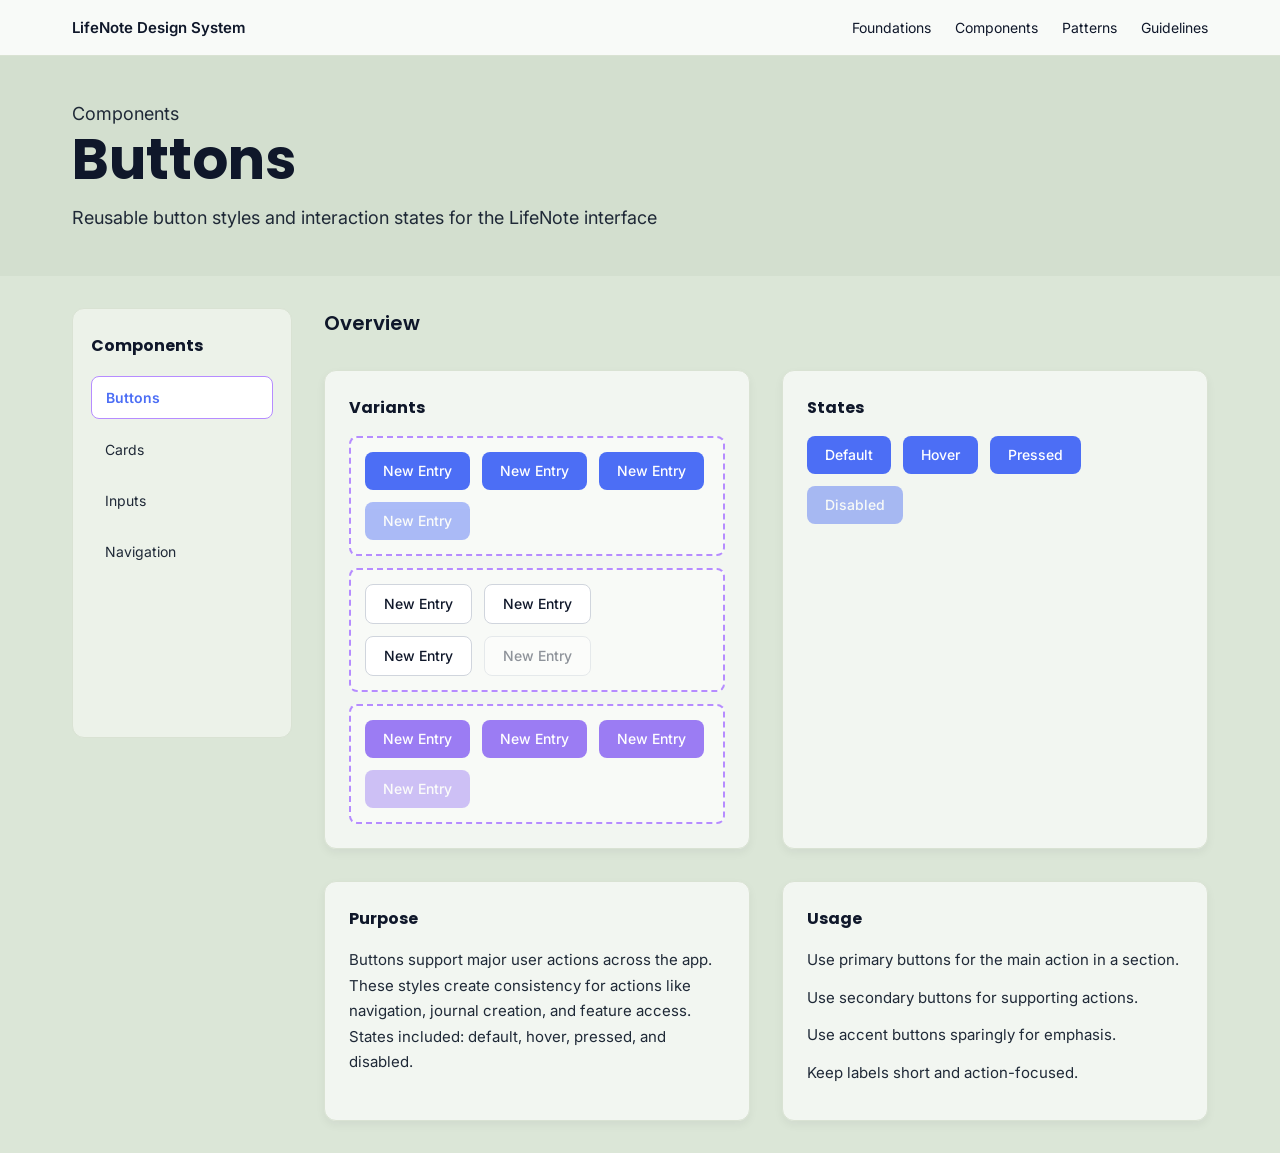
==== buttons.html @ e41692b9 "Add files via upload" ====
<!doctype html>
<html lang="en">
  <head>
    <meta charset="UTF-8" />
    <meta name="viewport" content="width=device-width, initial-scale=1.0" />
    <title>LifeNote Design System | Buttons</title>
    <link rel="preconnect" href="https://fonts.googleapis.com" />
    <link rel="preconnect" href="https://fonts.gstatic.com" crossorigin />
    <link
      href="https://fonts.googleapis.com/css2?family=Inter:wght@400;500;600&family=Poppins:wght@600;700&display=swap"
      rel="stylesheet"
    />
    <link rel="stylesheet" href="styles.css" />
  </head>
  <body>
    <header class="top-nav">
      <div class="nav-container">
        <div class="logo">
          <a href="index.html">LifeNote Design System</a>
        </div>

        <nav class="main-nav">
          <a href="index.html#foundations">Foundations</a>
          <a href="index.html#components">Components</a>
          <a href="index.html#patterns">Patterns</a>
          <a href="index.html#guidelines">Guidelines</a>
        </nav>
      </div>
    </header>

    <main>
      <section class="hero hero-small">
        <div class="hero-content">
          <p class="eyebrow">Components</p>
          <h1>Buttons</h1>
          <p>
            Reusable button styles and interaction states for the LifeNote
            interface
          </p>
        </div>
      </section>

      <section class="content-section">
        <div class="page-width button-layout">
          <aside class="sidebar">
            <h3>Components</h3>
            <a class="active-link" href="buttons.html">Buttons</a>
            <a href="#">Cards</a>
            <a href="#">Inputs</a>
            <a href="#">Navigation</a>
          </aside>

          <section class="main-content">
            <h2>Overview</h2>

            <div class="button-grid">
              <div class="content-card">
                <h3>Variants</h3>

                <div class="btn-outline-group">
                  <div class="button-demo-row">
                    <button class="btn btn-primary">New Entry</button>
                    <button class="btn btn-primary">New Entry</button>
                    <button class="btn btn-primary">New Entry</button>
                    <button class="btn btn-primary" disabled>New Entry</button>
                  </div>
                </div>

                <div class="btn-outline-group">
                  <div class="button-demo-row">
                    <button class="btn btn-secondary">New Entry</button>
                    <button class="btn btn-secondary">New Entry</button>
                    <button class="btn btn-secondary">New Entry</button>
                    <button class="btn btn-secondary" disabled>
                      New Entry
                    </button>
                  </div>
                </div>

                <div class="btn-outline-group">
                  <div class="button-demo-row">
                    <button class="btn btn-accent">New Entry</button>
                    <button class="btn btn-accent">New Entry</button>
                    <button class="btn btn-accent">New Entry</button>
                    <button class="btn btn-accent" disabled>New Entry</button>
                  </div>
                </div>
              </div>

              <div class="content-card">
                <h3>States</h3>
                <div class="button-demo-row">
                  <button class="btn btn-primary">Default</button>
                  <button class="btn btn-primary">Hover</button>
                  <button class="btn btn-primary">Pressed</button>
                  <button class="btn btn-primary" disabled>Disabled</button>
                </div>
              </div>

              <div class="content-card">
                <h3>Purpose</h3>
                <p>
                  Buttons support major user actions across the app. These
                  styles create consistency for actions like navigation, journal
                  creation, and feature access. States included: default, hover,
                  pressed, and disabled.
                </p>
              </div>

              <div class="content-card tall-card">
                <h3>Usage</h3>
                <p>Use primary buttons for the main action in a section.</p>
                <p>Use secondary buttons for supporting actions.</p>
                <p>Use accent buttons sparingly for emphasis.</p>
                <p>Keep labels short and action-focused.</p>
              </div>
                </div>
              </div>
            </div>
          </section>
        </div>
      </section>
    </main>
  </body>
</html>
---- styles.css ----
:root {
  --bg-page: #dbe6d7;
  --bg-nav: #f8faf8;
  --bg-hero: #d3dfcf;
  --bg-card: #ffffff;
  --bg-card-soft: #f4f6f3;
  --bg-sidebar: #edf2ea;
  --bg-footer: #d3dfcf;

  --text-main: #0f172a;
  --text-body: #1f2937;
  --text-muted: #667085;

  --border: #d9e2d3;
  --border-accent: #b68cff;

  --primary: #4c6ef5;
  --primary-hover: #3b5bdb;
  --accent: #9b7cf3;
  --accent-soft: #efe7ff;

  --surface: #ffffff;
  --surface-muted: #f7f8f7;

  --font-heading: "Poppins", sans-serif;
  --font-body: "Inter", sans-serif;

  --radius-sm: 8px;
  --radius-md: 12px;
  --radius-lg: 16px;

  --shadow-sm: 0 4px 10px rgba(15, 23, 42, 0.05);
  --shadow-md: 0 10px 24px rgba(15, 23, 42, 0.08);

  --space-1: 8px;
  --space-2: 12px;
  --space-3: 16px;
  --space-4: 24px;
  --space-5: 32px;
  --space-6: 40px;
  --space-7: 48px;
  --space-8: 64px;
}

* {
  box-sizing: border-box;
}

html {
  scroll-behavior: smooth;
}

body {
  margin: 0;
  background: var(--bg-page);
  color: var(--text-body);
  font-family: var(--font-body);
}

a {
  text-decoration: none;
  color: inherit;
}

p {
  font-size: 15px;
  line-height: 1.7;
  color: var(--text-body);
}

.top-nav {
  background: var(--bg-nav);
  border-bottom: 1px solid var(--border);
}

.nav-container {
  max-width: 1200px;
  margin: 0 auto;
  padding: 18px 32px;
  display: flex;
  justify-content: space-between;
  align-items: center;
  gap: 24px;
}

.logo {
  font-size: 15px;
  font-weight: 600;
  color: var(--text-main);
}

.main-nav {
  display: flex;
  gap: 24px;
  flex-wrap: wrap;
}

.main-nav a {
  font-size: 14px;
  color: var(--text-main);
  transition: 0.2s ease;
}

.main-nav a:hover {
  color: var(--primary);
}

.hero {
  background: var(--bg-hero);
  min-height: 260px;
  display: flex;
  align-items: center;
  padding: 40px 0;
}

.hero-small {
  min-height: 220px;
}

.hero-content {
  max-width: 1200px;
  width: 100%;
  margin: 0 auto;
  padding: 0 32px;
}

.eyebrow {
  margin: 0 0 8px;
  font-size: 13px;
  color: var(--text-muted);
}

.hero h1 {
  margin: 0 0 12px;
  font-family: var(--font-heading);
  font-size: 56px;
  line-height: 1.1;
  font-weight: 700;
  color: var(--text-main);
}

.hero p {
  margin: 0;
  font-size: 18px;
  color: var(--text-body);
}

.content-section {
  padding: 32px 0;
}

.page-width {
  max-width: 1200px;
  margin: 0 auto;
  padding: 0 32px;
}

.section-label {
  margin: 0 0 20px;
  font-size: 14px;
  color: var(--text-body);
}

h2 {
  margin: 0 0 24px;
  font-family: var(--font-heading);
  font-size: 20px;
  font-weight: 600;
  color: var(--text-main);
}

.card-grid {
  display: grid;
  gap: 32px;
}

.four-col {
  grid-template-columns: repeat(4, 1fr);
}

.three-col {
  grid-template-columns: repeat(3, 1fr);
}

.wire-card {
  background: rgba(255, 255, 255, 0.55);
  border: 1px solid var(--border);
  min-height: 80px;
  border-radius: var(--radius-md);
  display: flex;
  justify-content: center;
  align-items: center;
  font-size: 15px;
  color: var(--text-main);
  box-shadow: var(--shadow-sm);
  transition: 0.2s ease;
}

.wire-card:hover {
  transform: translateY(-2px);
  background: var(--surface);
  border-color: var(--primary);
}

.site-footer {
  background: var(--bg-footer);
  text-align: center;
  padding: 18px 20px;
  margin-top: 32px;
  font-size: 14px;
  font-weight: 600;
  color: var(--text-main);
}

/* Buttons page layout */
.button-layout {
  display: grid;
  grid-template-columns: 220px 1fr;
  gap: 32px;
  align-items: start;
}

.sidebar {
  background: rgba(255, 255, 255, 0.45);
  border: 1px solid var(--border);
  border-radius: var(--radius-md);
  min-height: 430px;
  padding: 24px 18px;
}

.sidebar h3 {
  margin: 0 0 18px;
  font-family: var(--font-heading);
  font-size: 16px;
  color: var(--text-main);
}

.sidebar a {
  display: block;
  padding: 12px 14px;
  margin-bottom: 10px;
  font-size: 14px;
  border-radius: var(--radius-sm);
  color: var(--text-body);
  transition: 0.2s ease;
}

.sidebar a:hover {
  background: var(--surface);
}

.sidebar .active-link {
  background: var(--surface);
  border: 1px solid var(--border-accent);
  color: var(--primary);
  font-weight: 600;
}

.main-content h2 {
  margin-bottom: 32px;
}

.button-grid {
  display: grid;
  grid-template-columns: 1fr 1fr;
  gap: 32px;
}

.content-card {
  background: rgba(255, 255, 255, 0.65);
  border: 1px solid var(--border);
  border-radius: var(--radius-md);
  padding: 24px;
  box-shadow: var(--shadow-sm);
}

.content-card h3 {
  margin: 0 0 16px;
  font-family: var(--font-heading);
  font-size: 16px;
  color: var(--text-main);
}

.content-card p {
  margin: 0 0 12px;
}

.content-card p:last-child {
  margin-bottom: 0;
}

.tall-card {
  min-height: 240px;
}

.code-card {
  grid-column: 1 / 2;
  min-height: 220px;
}

/* Button demos */
.button-demo-row {
  display: flex;
  flex-wrap: wrap;
  gap: 12px;
  align-items: center;
}

.btn-outline-group {
  border: 2px dashed var(--border-accent);
  border-radius: var(--radius-sm);
  padding: 14px;
  margin-top: 12px;
  background: rgba(255, 255, 255, 0.45);
}

.btn {
  border: none;
  border-radius: 8px;
  padding: 12px 18px;
  font-family: var(--font-body);
  font-size: 14px;
  font-weight: 500;
  line-height: 1;
  cursor: pointer;
  transition: 0.2s ease;
  display: inline-flex;
  align-items: center;
  gap: 8px;
}

.btn-primary {
  background: var(--primary);
  color: white;
}

.btn-primary:hover {
  background: var(--primary-hover);
}

.btn-secondary {
  background: #ffffff;
  color: var(--text-main);
  border: 1px solid #d0d5dd;
}

.btn-secondary:hover {
  border-color: var(--primary);
  color: var(--primary);
}

.btn-accent {
  background: var(--accent);
  color: white;
}

.btn-accent:hover {
  background: #845ef7;
}

.btn-disabled,
.btn:disabled {
  opacity: 0.45;
  cursor: not-allowed;
}

/* Code block */
.code-placeholder {
  background: #eef2f7;
  border-radius: 8px;
  padding: 20px;
  min-height: 110px;
  border: 1px solid #d8dee8;
}

.code-line {
  height: 10px;
  background: #cfd8e3;
  border-radius: 999px;
  margin-bottom: 12px;
}

.code-line.short {
  width: 28%;
}

.code-line.medium {
  width: 54%;
}

.code-line.long {
  width: 74%;
}

/* Responsive */
@media (max-width: 900px) {
  .four-col,
  .three-col {
    grid-template-columns: repeat(2, 1fr);
  }

  .button-layout {
    grid-template-columns: 1fr;
  }

  .button-grid {
    grid-template-columns: 1fr;
  }

  .code-card {
    grid-column: auto;
  }
}

@media (max-width: 600px) {
  .nav-container {
    flex-direction: column;
    align-items: flex-start;
  }

  .four-col,
  .three-col {
    grid-template-columns: 1fr;
  }

  .hero h1 {
    font-size: 38px;
  }

  .hero-content,
  .page-width {
    padding-left: 20px;
    padding-right: 20px;
  }

  .button-demo-row {
    flex-direction: column;
    align-items: stretch;
  }

  .btn {
    justify-content: center;
  }
}
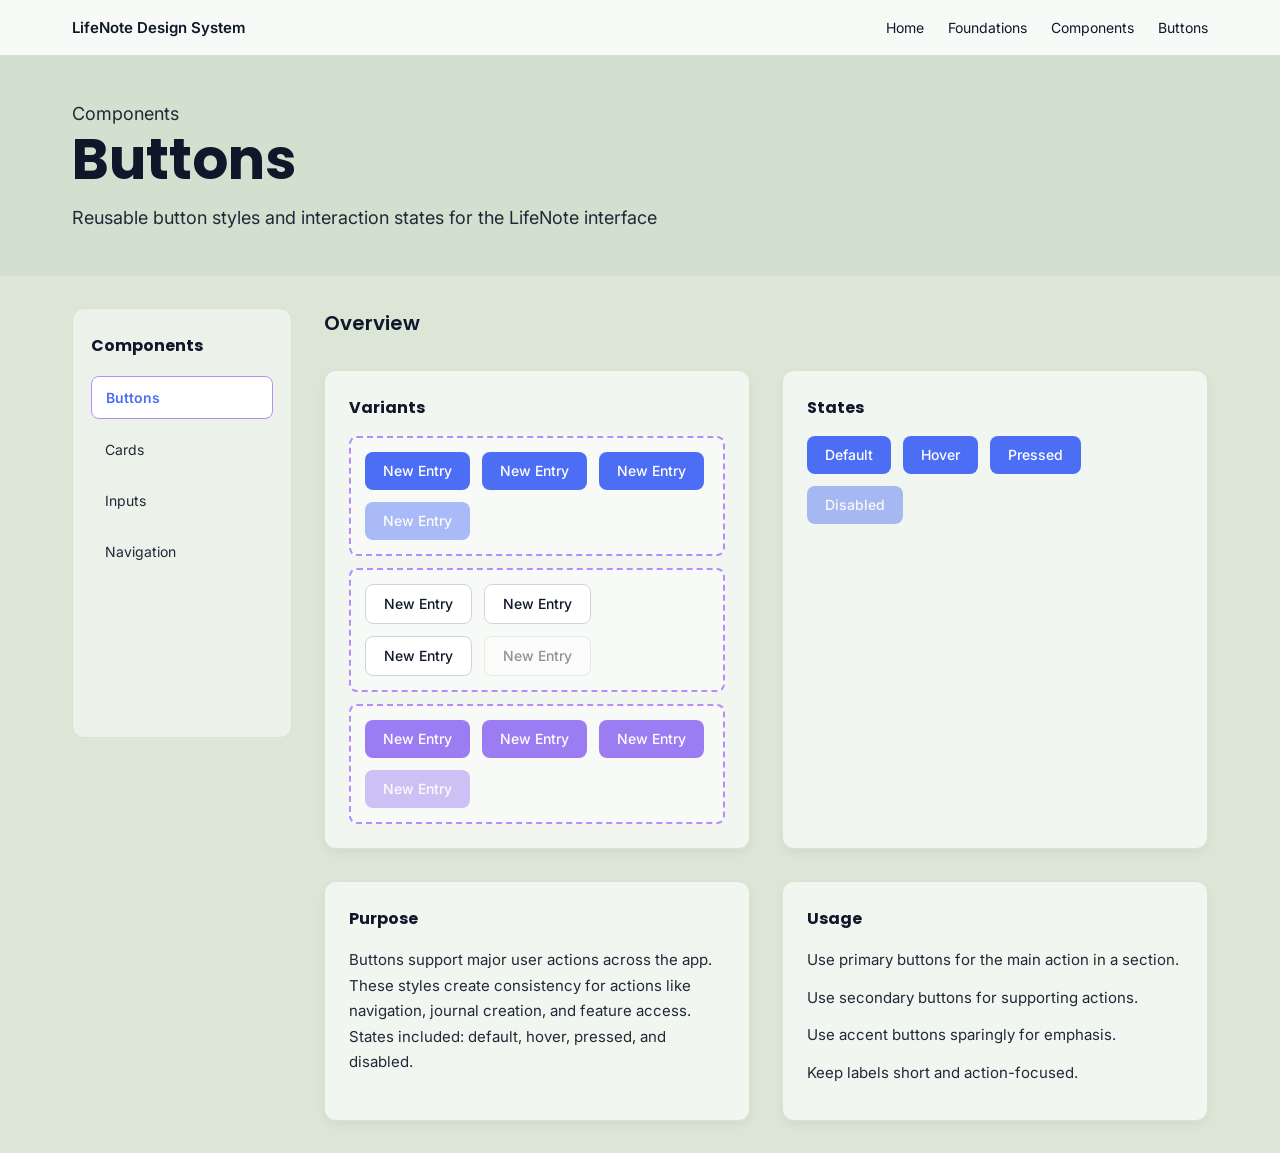
==== commit de7c548f: "Fix HTML structure and update navigation links" ====
--- a/buttons.html
+++ b/buttons.html
@@ -20,10 +20,10 @@
         </div>
 
         <nav class="main-nav">
-          <a href="index.html#foundations">Foundations</a>
-          <a href="index.html#components">Components</a>
-          <a href="index.html#patterns">Patterns</a>
-          <a href="index.html#guidelines">Guidelines</a>
+          <a href="index.html">Home</a>
+          <a href="foundation-guidelines.html">Foundations</a>
+          <a href="component-guidelines.html">Components</a>
+          <a href="buttons.html">Buttons</a>
         </nav>
       </div>
     </header>
@@ -45,7 +45,7 @@
           <aside class="sidebar">
             <h3>Components</h3>
             <a class="active-link" href="buttons.html">Buttons</a>
-            <a href="#">Cards</a>
+            <a href="component-guidelines.html">Cards</a>
             <a href="#">Inputs</a>
             <a href="#">Navigation</a>
           </aside>
--- a/styles.css
+++ b/styles.css
@@ -441,4 +441,309 @@
   .btn {
     justify-content: center;
   }
-}
+  /* Shared page layout */
+  body {
+    margin: 0;
+    font-family: "Inter", Arial, sans-serif;
+    background: #dfe8dc;
+    color: #14213d;
+  }
+
+  .site-header {
+    display: flex;
+    justify-content: space-between;
+    align-items: center;
+    padding: 16px 32px;
+    background: #f3f4f2;
+    border-bottom: 1px solid #d7ddd2;
+  }
+
+  .logo,
+  .logo a {
+    font-weight: 700;
+    font-size: 1.5rem;
+    color: #14213d;
+    text-decoration: none;
+  }
+
+  .main-nav {
+    display: flex;
+    gap: 24px;
+  }
+
+  .main-nav a {
+    text-decoration: none;
+    color: #14213d;
+    font-weight: 500;
+  }
+
+  .main-nav a:hover {
+    text-decoration: underline;
+  }
+
+  .page-shell {
+    max-width: 1100px;
+    margin: 0 auto;
+    padding: 40px 24px 60px;
+  }
+
+  .page-shell h1 {
+    font-size: 3rem;
+    margin-bottom: 12px;
+  }
+
+  .page-shell > p {
+    font-size: 1.1rem;
+    color: #33415c;
+    margin-bottom: 32px;
+  }
+
+  /* Content cards */
+  .content-card {
+    background: #f8faf7;
+    border: 1px solid #d7ddd2;
+    border-radius: 14px;
+    padding: 28px;
+    margin-bottom: 24px;
+    box-shadow: 0 2px 8px rgba(0, 0, 0, 0.03);
+  }
+
+  .content-card h2 {
+    margin-top: 0;
+    margin-bottom: 16px;
+    font-size: 1.8rem;
+  }
+
+  .content-card h3 {
+    margin-bottom: 10px;
+  }
+
+  .content-card p,
+  .content-card li {
+    font-size: 1rem;
+    line-height: 1.6;
+  }
+
+  /* Two-column do/don’t section */
+  .two-column-list {
+    display: grid;
+    grid-template-columns: 1fr 1fr;
+    gap: 32px;
+  }
+
+  /* Images */
+  .guideline-image {
+    display: block;
+    width: 100%;
+    max-width: 620px;
+    height: auto;
+    border-radius: 12px;
+    margin-top: 20px;
+  }
+
+  /* Card live example */
+  .card-demo {
+    background: #ffffff;
+    border-radius: 14px;
+    padding: 24px;
+    max-width: 460px;
+    box-shadow: 0 10px 24px rgba(79, 99, 217, 0.08);
+  }
+
+  .card-demo h3 {
+    margin-top: 0;
+    font-size: 1.8rem;
+  }
+
+  .btn-primary {
+    background: #4f63d9;
+    color: white;
+    padding: 10px 18px;
+    border: none;
+    border-radius: 8px;
+    font-weight: 600;
+    cursor: pointer;
+  }
+
+  .btn-primary:hover {
+    background: #4256ca;
+  }
+
+  /* Mobile */
+  @media (max-width: 768px) {
+    .site-header {
+      flex-direction: column;
+      align-items: flex-start;
+      gap: 12px;
+    }
+
+    .main-nav {
+      flex-wrap: wrap;
+      gap: 16px;
+    }
+
+    .page-shell h1 {
+      font-size: 2.25rem;
+    }
+
+    .two-column-list {
+      grid-template-columns: 1fr;
+      gap: 20px;
+    }
+
+    .guideline-image {
+      max-width: 100%;
+    }
+  }
+  /* ===== Guidelines Pages ===== */
+
+  .page-width {
+    max-width: 1150px;
+    margin: 0 auto;
+    padding: 0 24px;
+  }
+
+  .page-hero {
+    background: #dfe8dc;
+    padding: 48px 0 40px;
+  }
+
+  .page-label {
+    font-size: 0.95rem;
+    margin-bottom: 8px;
+    color: #14213d;
+  }
+
+  .page-hero h1 {
+    font-size: 4rem;
+    line-height: 1;
+    margin: 0 0 18px;
+    font-family: "Poppins", sans-serif;
+    color: #14213d;
+  }
+
+  .page-description {
+    font-size: 1.15rem;
+    max-width: 700px;
+    color: #14213d;
+  }
+
+  .page-content {
+    display: grid;
+    grid-template-columns: 220px 1fr;
+    gap: 28px;
+    padding-top: 32px;
+    padding-bottom: 60px;
+  }
+
+  .sidebar-card {
+    background: #f8faf7;
+    border-radius: 16px;
+    padding: 24px 18px;
+    height: fit-content;
+    box-shadow: 0 2px 10px rgba(0, 0, 0, 0.04);
+  }
+
+  .sidebar-card h3 {
+    margin-top: 0;
+    margin-bottom: 18px;
+    font-size: 1.1rem;
+    font-family: "Poppins", sans-serif;
+    color: #14213d;
+  }
+
+  .sidebar-nav {
+    display: flex;
+    flex-direction: column;
+    gap: 14px;
+  }
+
+  .sidebar-nav a {
+    text-decoration: none;
+    color: #14213d;
+    padding: 12px 12px;
+    border-radius: 10px;
+    border: 1px solid transparent;
+    transition: 0.2s ease;
+  }
+
+  .sidebar-nav a.active {
+    border: 1px solid #b28cff;
+    color: #5b64f1;
+    font-weight: 600;
+    background: #ffffff;
+  }
+
+  .overview-area h2 {
+    margin-top: 0;
+    margin-bottom: 28px;
+    font-size: 2rem;
+    font-family: "Poppins", sans-serif;
+    color: #14213d;
+  }
+
+  .content-grid {
+    display: grid;
+    grid-template-columns: repeat(2, minmax(280px, 1fr));
+    gap: 24px;
+  }
+
+  .info-card {
+    background: #f8faf7;
+    border-radius: 16px;
+    padding: 24px;
+    box-shadow: 0 2px 10px rgba(0, 0, 0, 0.04);
+  }
+
+  .info-card h3 {
+    margin-top: 0;
+    margin-bottom: 16px;
+    font-size: 1.35rem;
+    font-family: "Poppins", sans-serif;
+    color: #14213d;
+  }
+
+  .info-card p,
+  .info-card li {
+    color: #14213d;
+    line-height: 1.7;
+    font-size: 1rem;
+  }
+
+  .info-card ul {
+    padding-left: 20px;
+    margin: 0;
+  }
+
+  .full-span {
+    grid-column: 1 / -1;
+  }
+
+  .guideline-image {
+    width: 100%;
+    max-width: 720px;
+    border-radius: 12px;
+    display: block;
+    margin-top: 12px;
+  }
+
+  @media (max-width: 900px) {
+    .page-content {
+      grid-template-columns: 1fr;
+    }
+
+    .content-grid {
+      grid-template-columns: 1fr;
+    }
+
+    .page-hero h1 {
+      font-size: 3rem;
+    }
+  }
+  .guideline-image {
+    width: 100%;
+    border-radius: 8px;
+    margin-top: 12px;
+    display: block;
+  }
+}
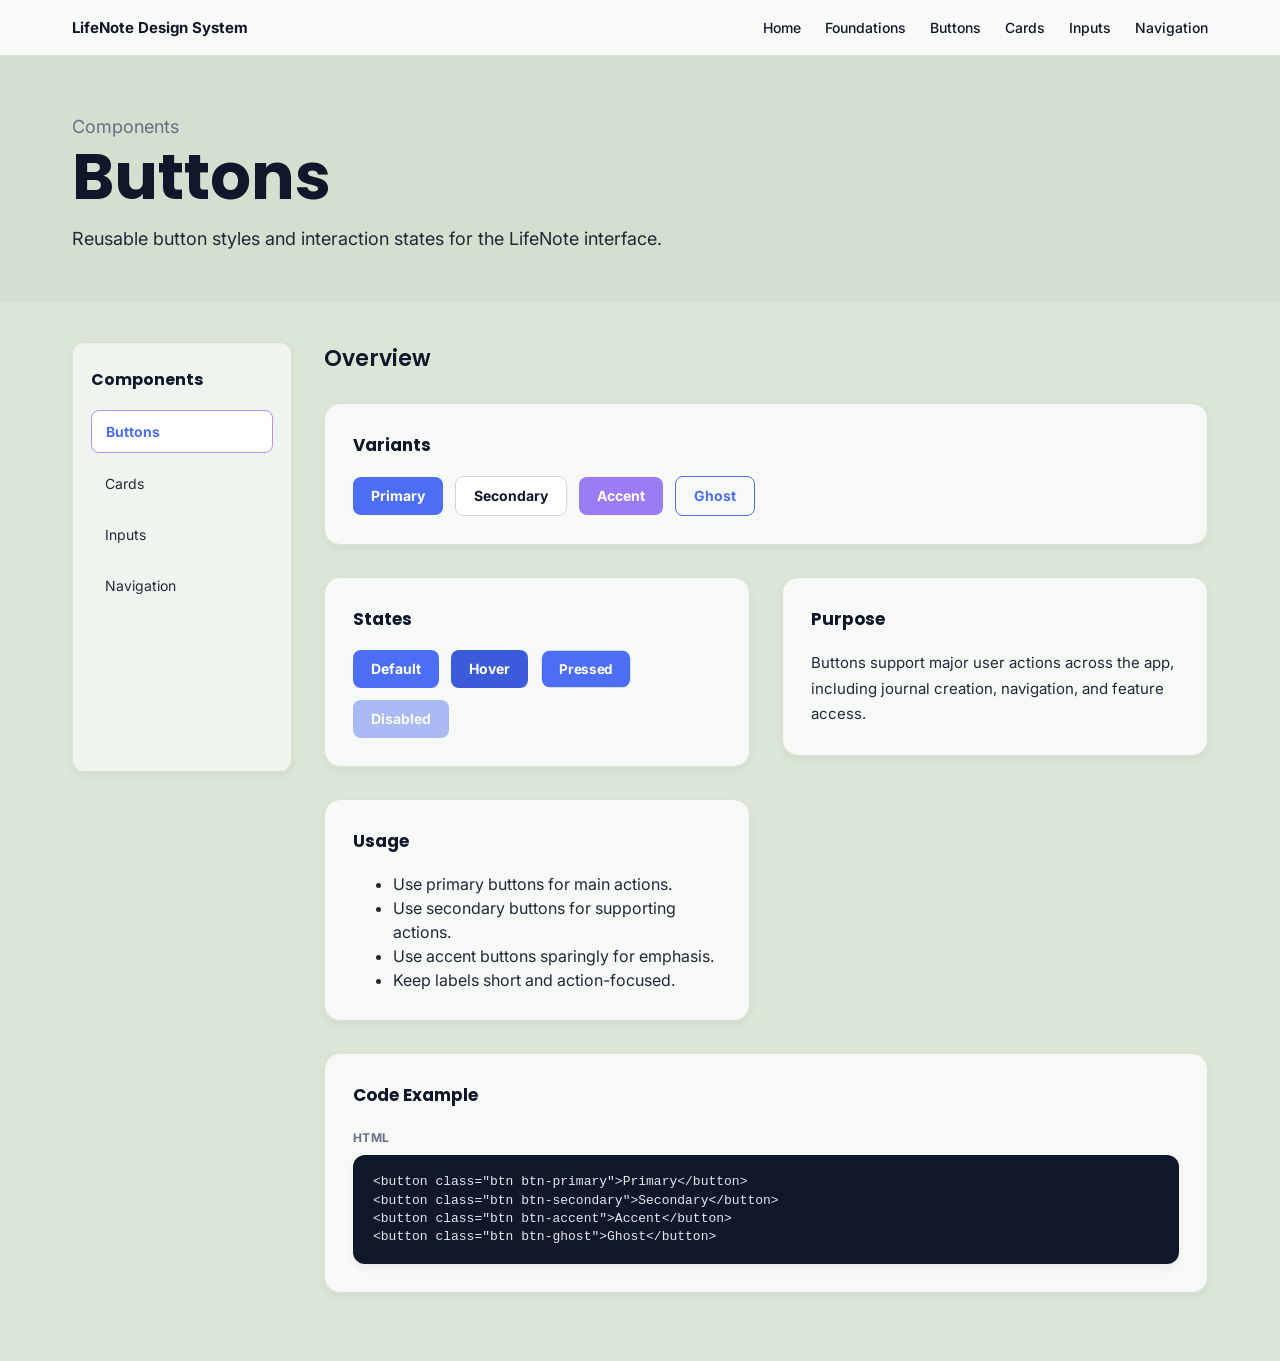
==== commit 66031a14: "Add files via upload" ====
--- a/buttons.html
+++ b/buttons.html
@@ -4,14 +4,17 @@
     <meta charset="UTF-8" />
     <meta name="viewport" content="width=device-width, initial-scale=1.0" />
     <title>LifeNote Design System | Buttons</title>
+
     <link rel="preconnect" href="https://fonts.googleapis.com" />
     <link rel="preconnect" href="https://fonts.gstatic.com" crossorigin />
     <link
       href="https://fonts.googleapis.com/css2?family=Inter:wght@400;500;600&family=Poppins:wght@600;700&display=swap"
       rel="stylesheet"
     />
+
     <link rel="stylesheet" href="styles.css" />
   </head>
+
   <body>
     <header class="top-nav">
       <div class="nav-container">
@@ -22,8 +25,10 @@
         <nav class="main-nav">
           <a href="index.html">Home</a>
           <a href="foundation-guidelines.html">Foundations</a>
-          <a href="component-guidelines.html">Components</a>
           <a href="buttons.html">Buttons</a>
+          <a href="component-guidelines.html">Cards</a>
+          <a href="inputs.html">Inputs</a>
+          <a href="navigation.html">Navigation</a>
         </nav>
       </div>
     </header>
@@ -35,7 +40,7 @@
           <h1>Buttons</h1>
           <p>
             Reusable button styles and interaction states for the LifeNote
-            interface
+            interface.
           </p>
         </div>
       </section>
@@ -46,76 +51,65 @@
             <h3>Components</h3>
             <a class="active-link" href="buttons.html">Buttons</a>
             <a href="component-guidelines.html">Cards</a>
-            <a href="#">Inputs</a>
-            <a href="#">Navigation</a>
+            <a href="inputs.html">Inputs</a>
+            <a href="navigation.html">Navigation</a>
           </aside>
 
           <section class="main-content">
             <h2>Overview</h2>
 
             <div class="button-grid">
-              <div class="content-card">
+              <article class="content-card full-span">
                 <h3>Variants</h3>
 
-                <div class="btn-outline-group">
-                  <div class="button-demo-row">
-                    <button class="btn btn-primary">New Entry</button>
-                    <button class="btn btn-primary">New Entry</button>
-                    <button class="btn btn-primary">New Entry</button>
-                    <button class="btn btn-primary" disabled>New Entry</button>
-                  </div>
+                <div class="button-demo-row">
+                  <button class="btn btn-primary">Primary</button>
+                  <button class="btn btn-secondary">Secondary</button>
+                  <button class="btn btn-accent">Accent</button>
+                  <button class="btn btn-ghost">Ghost</button>
                 </div>
+              </article>
 
-                <div class="btn-outline-group">
-                  <div class="button-demo-row">
-                    <button class="btn btn-secondary">New Entry</button>
-                    <button class="btn btn-secondary">New Entry</button>
-                    <button class="btn btn-secondary">New Entry</button>
-                    <button class="btn btn-secondary" disabled>
-                      New Entry
-                    </button>
-                  </div>
-                </div>
+              <article class="content-card">
+                <h3>States</h3>
 
-                <div class="btn-outline-group">
-                  <div class="button-demo-row">
-                    <button class="btn btn-accent">New Entry</button>
-                    <button class="btn btn-accent">New Entry</button>
-                    <button class="btn btn-accent">New Entry</button>
-                    <button class="btn btn-accent" disabled>New Entry</button>
-                  </div>
-                </div>
-              </div>
-
-              <div class="content-card">
-                <h3>States</h3>
                 <div class="button-demo-row">
                   <button class="btn btn-primary">Default</button>
-                  <button class="btn btn-primary">Hover</button>
-                  <button class="btn btn-primary">Pressed</button>
+                  <button class="btn btn-primary hover-demo">Hover</button>
+                  <button class="btn btn-primary pressed-demo">Pressed</button>
                   <button class="btn btn-primary" disabled>Disabled</button>
                 </div>
-              </div>
+              </article>
 
-              <div class="content-card">
+              <article class="content-card">
                 <h3>Purpose</h3>
                 <p>
-                  Buttons support major user actions across the app. These
-                  styles create consistency for actions like navigation, journal
-                  creation, and feature access. States included: default, hover,
-                  pressed, and disabled.
+                  Buttons support major user actions across the app, including
+                  journal creation, navigation, and feature access.
                 </p>
-              </div>
+              </article>
 
-              <div class="content-card tall-card">
+              <article class="content-card">
                 <h3>Usage</h3>
-                <p>Use primary buttons for the main action in a section.</p>
-                <p>Use secondary buttons for supporting actions.</p>
-                <p>Use accent buttons sparingly for emphasis.</p>
-                <p>Keep labels short and action-focused.</p>
-              </div>
-                </div>
-              </div>
+                <ul>
+                  <li>Use primary buttons for main actions.</li>
+                  <li>Use secondary buttons for supporting actions.</li>
+                  <li>Use accent buttons sparingly for emphasis.</li>
+                  <li>Keep labels short and action-focused.</li>
+                </ul>
+              </article>
+
+              <article class="content-card full-span">
+                <h3>Code Example</h3>
+                <span class="code-label">HTML</span>
+
+                <pre
+                  class="code-block"
+                ><code>&lt;button class="btn btn-primary"&gt;Primary&lt;/button&gt;
+&lt;button class="btn btn-secondary"&gt;Secondary&lt;/button&gt;
+&lt;button class="btn btn-accent"&gt;Accent&lt;/button&gt;
+&lt;button class="btn btn-ghost"&gt;Ghost&lt;/button&gt;</code></pre>
+              </article>
             </div>
           </section>
         </div>
--- a/styles.css
+++ b/styles.css
@@ -42,6 +42,8 @@
   --space-8: 64px;
 }
 
+/* Base */
+
 * {
   box-sizing: border-box;
 }
@@ -68,9 +70,30 @@
   color: var(--text-body);
 }
 
+h1,
+h2,
+h3 {
+  font-family: var(--font-heading);
+  color: var(--text-main);
+}
+
+ul {
+  margin-top: 0;
+  margin-bottom: 0;
+}
+
+li {
+  line-height: 1.5;
+}
+
+/* Header */
+
 .top-nav {
   background: var(--bg-nav);
   border-bottom: 1px solid var(--border);
+  position: sticky;
+  top: 0;
+  z-index: 1000;
 }
 
 .nav-container {
@@ -83,9 +106,10 @@
   gap: 24px;
 }
 
-.logo {
+.logo,
+.logo a {
   font-size: 15px;
-  font-weight: 600;
+  font-weight: 700;
   color: var(--text-main);
 }
 
@@ -97,6 +121,7 @@
 
 .main-nav a {
   font-size: 14px;
+  font-weight: 500;
   color: var(--text-main);
   transition: 0.2s ease;
 }
@@ -104,17 +129,19 @@
 .main-nav a:hover {
   color: var(--primary);
 }
+
+/* Hero */
 
 .hero {
   background: var(--bg-hero);
   min-height: 260px;
   display: flex;
   align-items: center;
-  padding: 40px 0;
+  padding: 56px 0 48px;
 }
 
 .hero-small {
-  min-height: 220px;
+  min-height: 240px;
 }
 
 .hero-content {
@@ -126,27 +153,27 @@
 
 .eyebrow {
   margin: 0 0 8px;
-  font-size: 13px;
+  font-size: 14px;
   color: var(--text-muted);
 }
 
 .hero h1 {
-  margin: 0 0 12px;
-  font-family: var(--font-heading);
-  font-size: 56px;
-  line-height: 1.1;
-  font-weight: 700;
-  color: var(--text-main);
+  margin: 0 0 14px;
+  font-size: clamp(42px, 6vw, 64px);
+  line-height: 1.05;
+  font-weight: 700;
 }
 
 .hero p {
   margin: 0;
   font-size: 18px;
-  color: var(--text-body);
-}
+  max-width: 820px;
+}
+
+/* General Layout */
 
 .content-section {
-  padding: 32px 0;
+  padding: 40px 0 64px;
 }
 
 .page-width {
@@ -158,15 +185,12 @@
 .section-label {
   margin: 0 0 20px;
   font-size: 14px;
-  color: var(--text-body);
 }
 
 h2 {
-  margin: 0 0 24px;
-  font-family: var(--font-heading);
-  font-size: 20px;
+  margin: 0 0 28px;
+  font-size: 22px;
   font-weight: 600;
-  color: var(--text-main);
 }
 
 .card-grid {
@@ -183,14 +207,17 @@
 }
 
 .wire-card {
-  background: rgba(255, 255, 255, 0.55);
-  border: 1px solid var(--border);
-  min-height: 80px;
+  background: rgba(255, 255, 255, 0.74);
+  border: 1px solid var(--border);
+  min-height: 90px;
   border-radius: var(--radius-md);
   display: flex;
   justify-content: center;
   align-items: center;
+  padding: 18px;
+  text-align: center;
   font-size: 15px;
+  font-weight: 700;
   color: var(--text-main);
   box-shadow: var(--shadow-sm);
   transition: 0.2s ease;
@@ -209,10 +236,10 @@
   margin-top: 32px;
   font-size: 14px;
   font-weight: 600;
-  color: var(--text-main);
-}
-
-/* Buttons page layout */
+}
+
+/* Sidebar Layout */
+
 .button-layout {
   display: grid;
   grid-template-columns: 220px 1fr;
@@ -221,18 +248,17 @@
 }
 
 .sidebar {
-  background: rgba(255, 255, 255, 0.45);
+  background: rgba(255, 255, 255, 0.58);
   border: 1px solid var(--border);
   border-radius: var(--radius-md);
   min-height: 430px;
   padding: 24px 18px;
+  box-shadow: var(--shadow-sm);
 }
 
 .sidebar h3 {
   margin: 0 0 18px;
-  font-family: var(--font-heading);
   font-size: 16px;
-  color: var(--text-main);
 }
 
 .sidebar a {
@@ -253,32 +279,32 @@
   background: var(--surface);
   border: 1px solid var(--border-accent);
   color: var(--primary);
-  font-weight: 600;
-}
-
-.main-content h2 {
-  margin-bottom: 32px;
+  font-weight: 700;
+}
+
+.main-content {
+  min-width: 0;
 }
 
 .button-grid {
   display: grid;
-  grid-template-columns: 1fr 1fr;
+  grid-template-columns: repeat(2, 1fr);
   gap: 32px;
+  align-items: start;
 }
 
 .content-card {
-  background: rgba(255, 255, 255, 0.65);
-  border: 1px solid var(--border);
-  border-radius: var(--radius-md);
-  padding: 24px;
+  background: rgba(255, 255, 255, 0.78);
+  border: 1px solid var(--border);
+  border-radius: var(--radius-lg);
+  padding: 28px;
   box-shadow: var(--shadow-sm);
+  overflow: hidden;
 }
 
 .content-card h3 {
-  margin: 0 0 16px;
-  font-family: var(--font-heading);
-  font-size: 16px;
-  color: var(--text-main);
+  margin: 0 0 18px;
+  font-size: 17px;
 }
 
 .content-card p {
@@ -289,16 +315,16 @@
   margin-bottom: 0;
 }
 
+.full-span {
+  grid-column: 1 / -1;
+}
+
 .tall-card {
   min-height: 240px;
 }
 
-.code-card {
-  grid-column: 1 / 2;
-  min-height: 220px;
-}
-
-/* Button demos */
+/* Buttons */
+
 .button-demo-row {
   display: flex;
   flex-wrap: wrap;
@@ -320,12 +346,13 @@
   padding: 12px 18px;
   font-family: var(--font-body);
   font-size: 14px;
-  font-weight: 500;
+  font-weight: 700;
   line-height: 1;
   cursor: pointer;
   transition: 0.2s ease;
   display: inline-flex;
   align-items: center;
+  justify-content: center;
   gap: 8px;
 }
 
@@ -334,7 +361,8 @@
   color: white;
 }
 
-.btn-primary:hover {
+.btn-primary:hover,
+.hover-demo {
   background: var(--primary-hover);
 }
 
@@ -358,41 +386,473 @@
   background: #845ef7;
 }
 
-.btn-disabled,
-.btn:disabled {
+.btn-ghost {
+  background: transparent;
+  color: var(--primary);
+  border: 1px solid var(--primary);
+}
+
+.btn-ghost:hover {
+  background: var(--accent-soft);
+}
+
+.pressed-demo {
+  transform: scale(0.96);
+}
+
+.btn:disabled,
+.btn-disabled {
   opacity: 0.45;
   cursor: not-allowed;
 }
 
-/* Code block */
-.code-placeholder {
-  background: #eef2f7;
-  border-radius: 8px;
-  padding: 20px;
-  min-height: 110px;
-  border: 1px solid #d8dee8;
-}
-
-.code-line {
-  height: 10px;
-  background: #cfd8e3;
+/* Real Code Block */
+
+.code-label {
+  display: inline-block;
+  margin-bottom: 10px;
+  font-size: 12px;
+  font-weight: 700;
+  color: var(--text-muted);
+  text-transform: uppercase;
+  letter-spacing: 0.04em;
+}
+
+.code-description {
+  font-size: 14px;
+  color: var(--text-muted);
+  margin-bottom: 12px;
+}
+
+.code-block {
+  background: #0f172a;
+  color: #e5e7eb;
+  border-radius: 12px;
+  padding: 18px 20px;
+  font-family: "Courier New", monospace;
+  font-size: 13px;
+  line-height: 1.4;
+  overflow-x: auto;
+  box-shadow: var(--shadow-sm);
+  margin: 0 0 18px;
+}
+
+.code-block:last-child {
+  margin-bottom: 0;
+}
+
+.code-block code {
+  white-space: pre;
+}
+
+/* Color Page */
+
+.color-demo-grid {
+  display: grid;
+  grid-template-columns: repeat(3, 1fr);
+  gap: 18px;
+}
+
+.color-demo {
+  min-height: 130px;
+  border-radius: var(--radius-lg);
+  padding: 18px;
+  display: flex;
+  flex-direction: column;
+  justify-content: flex-end;
+  font-weight: 700;
+  line-height: 1.4;
+  box-shadow: var(--shadow-md);
+  border: 1px solid var(--border);
+}
+
+.primary-demo {
+  background: var(--primary);
+  color: white;
+}
+
+.hover-demo-color {
+  background: var(--primary-hover);
+  color: white;
+}
+
+.accent-demo {
+  background: var(--accent);
+  color: white;
+}
+
+.bg-demo {
+  background: var(--bg-hero);
+  color: var(--text-main);
+}
+
+.surface-demo {
+  background: var(--surface);
+  color: var(--text-main);
+}
+
+.muted-demo {
+  background: var(--text-muted);
+  color: white;
+}
+
+/* Typography Page */
+
+.type-demo {
+  background: linear-gradient(180deg, #ffffff 0%, #f7f8f7 100%);
+  border: 1px solid var(--border);
+  border-radius: var(--radius-lg);
+  padding: var(--space-5);
+  box-shadow: var(--shadow-md);
+}
+
+.type-row {
+  display: grid;
+  grid-template-columns: 180px 1fr;
+  gap: var(--space-4);
+  align-items: baseline;
+  padding: 18px 0;
+  border-bottom: 1px solid var(--border);
+}
+
+.type-row:first-child {
+  padding-top: 0;
+}
+
+.type-row:last-child {
+  border-bottom: none;
+  padding-bottom: 0;
+}
+
+.type-label {
+  font-size: 13px;
+  color: var(--text-muted);
+  font-weight: 700;
+  line-height: 1.4;
+}
+
+.type-sample {
+  margin: 0;
+  color: var(--text-main);
+}
+
+.sample-h1 {
+  font-family: var(--font-heading);
+  font-size: 42px;
+  font-weight: 700;
+  line-height: 1.1;
+}
+
+.sample-h2 {
+  font-family: var(--font-heading);
+  font-size: 30px;
+  font-weight: 600;
+  line-height: 1.2;
+}
+
+.sample-h3 {
+  font-family: var(--font-heading);
+  font-size: 22px;
+  font-weight: 600;
+  line-height: 1.3;
+}
+
+.sample-body {
+  font-family: var(--font-body);
+  font-size: 16px;
+  line-height: 1.7;
+}
+
+.sample-label {
+  font-family: var(--font-body);
+  font-size: 13px;
+  font-weight: 600;
+  color: var(--text-muted);
+  text-transform: uppercase;
+  letter-spacing: 0.04em;
+}
+
+/* Prompt / Card Demo */
+
+.prompt-card {
+  background: var(--surface);
+  border: 1px solid var(--border);
+  border-radius: 20px;
+  padding: 28px;
+  box-shadow: var(--shadow-md);
+  max-width: 520px;
+}
+
+.prompt-label {
+  display: inline-block;
+  background: var(--accent-soft);
+  color: var(--primary);
+  font-size: 12px;
+  font-weight: 700;
+  padding: 6px 10px;
   border-radius: 999px;
+  margin-bottom: 16px;
+}
+
+.prompt-card h3 {
+  font-size: 24px;
+  margin-bottom: 10px;
+}
+
+.prompt-card p {
+  margin-bottom: 20px;
+}
+
+.card-demo {
+  background: var(--surface);
+  border: 1px solid var(--border);
+  border-radius: var(--radius-lg);
+  padding: 24px;
+  box-shadow: var(--shadow-md);
+  max-width: 460px;
+}
+
+/* Spacing Page */
+
+.spacing-demo {
+  background: var(--surface);
+  border: 1px solid var(--border);
+  border-radius: var(--radius-lg);
+  padding: var(--space-5);
+  box-shadow: var(--shadow-md);
+}
+
+.spacing-row {
+  display: grid;
+  grid-template-columns: 80px 1fr;
+  align-items: center;
+  gap: var(--space-4);
+  margin-bottom: var(--space-3);
+}
+
+.spacing-row:last-child {
+  margin-bottom: 0;
+}
+
+.spacing-label {
+  font-size: 13px;
+  font-weight: 700;
+  color: var(--text-muted);
+}
+
+.space-bar {
+  height: 28px;
+  background: var(--primary);
+  border-radius: 999px;
+  box-shadow: var(--shadow-sm);
+}
+
+.space-1 {
+  width: 8px;
+}
+.space-2 {
+  width: 12px;
+}
+.space-3 {
+  width: 16px;
+}
+.space-4 {
+  width: 24px;
+}
+.space-5 {
+  width: 32px;
+}
+.space-6 {
+  width: 40px;
+}
+.space-7 {
+  width: 48px;
+}
+.space-8 {
+  width: 64px;
+}
+
+/* Icons Page */
+
+.icon-demo-grid {
+  display: grid;
+  grid-template-columns: repeat(4, 1fr);
+  gap: var(--space-3);
+}
+
+.icon-demo {
+  background: var(--surface);
+  border: 1px solid var(--border);
+  border-radius: var(--radius-lg);
+  padding: var(--space-4);
+  text-align: center;
+  box-shadow: var(--shadow-sm);
+}
+
+.icon-symbol {
+  display: block;
+  font-size: 32px;
+  color: var(--primary);
   margin-bottom: 12px;
-}
-
-.code-line.short {
-  width: 28%;
-}
-
-.code-line.medium {
-  width: 54%;
-}
-
-.code-line.long {
-  width: 74%;
+  line-height: 1;
+}
+
+.icon-demo span {
+  display: block;
+  font-size: 14px;
+  font-weight: 600;
+  color: var(--text-body);
+}
+
+/* Inputs / Forms */
+
+.form-demo {
+  background: var(--surface);
+  border: 1px solid var(--border);
+  border-radius: var(--radius-lg);
+  padding: var(--space-5);
+  box-shadow: var(--shadow-md);
+  display: grid;
+  gap: var(--space-3);
+}
+
+.form-demo label {
+  font-weight: 700;
+  font-size: 14px;
+  color: var(--text-main);
+}
+
+.form-demo input,
+.form-demo textarea {
+  width: 100%;
+  border: 1px solid var(--border);
+  border-radius: var(--radius-sm);
+  padding: 14px 16px;
+  font-family: var(--font-body);
+  font-size: 15px;
+  background: white;
+  color: var(--text-body);
+}
+
+.form-demo textarea {
+  min-height: 120px;
+  resize: vertical;
+}
+
+.form-demo input:focus,
+.form-demo textarea:focus {
+  outline: 2px solid var(--accent-soft);
+  border-color: var(--primary);
+}
+
+/* Navigation Demo */
+
+.nav-demo {
+  background: var(--surface);
+  border: 1px solid var(--border);
+  border-radius: var(--radius-lg);
+  padding: var(--space-3);
+  display: flex;
+  gap: var(--space-2);
+  box-shadow: var(--shadow-md);
+  flex-wrap: wrap;
+}
+
+.nav-demo a {
+  padding: 12px 16px;
+  border-radius: var(--radius-sm);
+  font-weight: 700;
+}
+
+.nav-demo a.active,
+.nav-demo a:hover {
+  background: var(--accent-soft);
+  color: var(--primary);
+}
+
+/* Pattern Demo */
+
+.pattern-demo {
+  background: var(--surface);
+  border: 1px solid var(--border);
+  border-radius: var(--radius-lg);
+  padding: var(--space-4);
+  box-shadow: var(--shadow-md);
+  display: grid;
+  grid-template-columns: 180px 1fr;
+  gap: var(--space-4);
+}
+
+.mini-sidebar {
+  background: var(--bg-sidebar);
+  border-radius: var(--radius-md);
+  padding: var(--space-3);
+  display: grid;
+  gap: var(--space-2);
+}
+
+.mini-sidebar a {
+  padding: 10px 12px;
+  border-radius: var(--radius-sm);
+  font-weight: 600;
+}
+
+.mini-sidebar a.active {
+  background: white;
+  color: var(--primary);
+  border: 1px solid var(--border-accent);
+}
+
+.mini-content {
+  background: var(--bg-card-soft);
+  border-radius: var(--radius-md);
+  padding: var(--space-4);
+}
+
+/* Content Layout Demo */
+
+.layout-demo {
+  background: var(--surface);
+  border: 1px solid var(--border);
+  border-radius: var(--radius-lg);
+  padding: var(--space-4);
+  box-shadow: var(--shadow-md);
+  display: grid;
+  gap: var(--space-4);
+}
+
+.layout-hero-box {
+  background: var(--bg-hero);
+  border: 1px solid var(--border);
+  border-radius: var(--radius-md);
+  min-height: 120px;
+  display: grid;
+  place-items: center;
+  text-align: center;
+  padding: var(--space-4);
+  font-weight: 700;
+}
+
+.layout-card-row {
+  display: grid;
+  grid-template-columns: repeat(3, 1fr);
+  gap: var(--space-3);
+}
+
+.layout-card-row div {
+  background: var(--bg-card-soft);
+  border: 1px solid var(--border);
+  border-radius: var(--radius-md);
+  min-height: 90px;
+  display: grid;
+  place-items: center;
+  text-align: center;
+  padding: var(--space-3);
+  font-weight: 700;
 }
 
 /* Responsive */
+
 @media (max-width: 900px) {
   .four-col,
   .three-col {
@@ -407,20 +867,35 @@
     grid-template-columns: 1fr;
   }
 
-  .code-card {
-    grid-column: auto;
-  }
-}
-
-@media (max-width: 600px) {
+  .color-demo-grid {
+    grid-template-columns: repeat(2, 1fr);
+  }
+
+  .pattern-demo {
+    grid-template-columns: 1fr;
+  }
+}
+
+@media (max-width: 700px) {
   .nav-container {
     flex-direction: column;
     align-items: flex-start;
   }
 
+  .main-nav {
+    gap: 16px;
+  }
+
   .four-col,
-  .three-col {
+  .three-col,
+  .color-demo-grid,
+  .icon-demo-grid,
+  .layout-card-row {
     grid-template-columns: 1fr;
+  }
+
+  .hero {
+    padding: 44px 0 40px;
   }
 
   .hero h1 {
@@ -441,309 +916,17 @@
   .btn {
     justify-content: center;
   }
-  /* Shared page layout */
-  body {
-    margin: 0;
-    font-family: "Inter", Arial, sans-serif;
-    background: #dfe8dc;
-    color: #14213d;
-  }
-
-  .site-header {
-    display: flex;
-    justify-content: space-between;
-    align-items: center;
-    padding: 16px 32px;
-    background: #f3f4f2;
-    border-bottom: 1px solid #d7ddd2;
-  }
-
-  .logo,
-  .logo a {
-    font-weight: 700;
-    font-size: 1.5rem;
-    color: #14213d;
-    text-decoration: none;
-  }
-
-  .main-nav {
-    display: flex;
-    gap: 24px;
-  }
-
-  .main-nav a {
-    text-decoration: none;
-    color: #14213d;
-    font-weight: 500;
-  }
-
-  .main-nav a:hover {
-    text-decoration: underline;
-  }
-
-  .page-shell {
-    max-width: 1100px;
-    margin: 0 auto;
-    padding: 40px 24px 60px;
-  }
-
-  .page-shell h1 {
-    font-size: 3rem;
-    margin-bottom: 12px;
-  }
-
-  .page-shell > p {
-    font-size: 1.1rem;
-    color: #33415c;
-    margin-bottom: 32px;
-  }
-
-  /* Content cards */
-  .content-card {
-    background: #f8faf7;
-    border: 1px solid #d7ddd2;
-    border-radius: 14px;
-    padding: 28px;
-    margin-bottom: 24px;
-    box-shadow: 0 2px 8px rgba(0, 0, 0, 0.03);
-  }
-
-  .content-card h2 {
-    margin-top: 0;
-    margin-bottom: 16px;
-    font-size: 1.8rem;
-  }
-
-  .content-card h3 {
-    margin-bottom: 10px;
-  }
-
-  .content-card p,
-  .content-card li {
-    font-size: 1rem;
-    line-height: 1.6;
-  }
-
-  /* Two-column do/don’t section */
-  .two-column-list {
-    display: grid;
-    grid-template-columns: 1fr 1fr;
-    gap: 32px;
-  }
-
-  /* Images */
-  .guideline-image {
-    display: block;
-    width: 100%;
-    max-width: 620px;
-    height: auto;
-    border-radius: 12px;
-    margin-top: 20px;
-  }
-
-  /* Card live example */
-  .card-demo {
-    background: #ffffff;
-    border-radius: 14px;
-    padding: 24px;
-    max-width: 460px;
-    box-shadow: 0 10px 24px rgba(79, 99, 217, 0.08);
-  }
-
-  .card-demo h3 {
-    margin-top: 0;
-    font-size: 1.8rem;
-  }
-
-  .btn-primary {
-    background: #4f63d9;
-    color: white;
-    padding: 10px 18px;
-    border: none;
-    border-radius: 8px;
-    font-weight: 600;
-    cursor: pointer;
-  }
-
-  .btn-primary:hover {
-    background: #4256ca;
-  }
-
-  /* Mobile */
-  @media (max-width: 768px) {
-    .site-header {
-      flex-direction: column;
-      align-items: flex-start;
-      gap: 12px;
-    }
-
-    .main-nav {
-      flex-wrap: wrap;
-      gap: 16px;
-    }
-
-    .page-shell h1 {
-      font-size: 2.25rem;
-    }
-
-    .two-column-list {
-      grid-template-columns: 1fr;
-      gap: 20px;
-    }
-
-    .guideline-image {
-      max-width: 100%;
-    }
-  }
-  /* ===== Guidelines Pages ===== */
-
-  .page-width {
-    max-width: 1150px;
-    margin: 0 auto;
-    padding: 0 24px;
-  }
-
-  .page-hero {
-    background: #dfe8dc;
-    padding: 48px 0 40px;
-  }
-
-  .page-label {
-    font-size: 0.95rem;
-    margin-bottom: 8px;
-    color: #14213d;
-  }
-
-  .page-hero h1 {
-    font-size: 4rem;
-    line-height: 1;
-    margin: 0 0 18px;
-    font-family: "Poppins", sans-serif;
-    color: #14213d;
-  }
-
-  .page-description {
-    font-size: 1.15rem;
-    max-width: 700px;
-    color: #14213d;
-  }
-
-  .page-content {
-    display: grid;
-    grid-template-columns: 220px 1fr;
-    gap: 28px;
-    padding-top: 32px;
-    padding-bottom: 60px;
-  }
-
-  .sidebar-card {
-    background: #f8faf7;
-    border-radius: 16px;
-    padding: 24px 18px;
-    height: fit-content;
-    box-shadow: 0 2px 10px rgba(0, 0, 0, 0.04);
-  }
-
-  .sidebar-card h3 {
-    margin-top: 0;
-    margin-bottom: 18px;
-    font-size: 1.1rem;
-    font-family: "Poppins", sans-serif;
-    color: #14213d;
-  }
-
-  .sidebar-nav {
-    display: flex;
-    flex-direction: column;
-    gap: 14px;
-  }
-
-  .sidebar-nav a {
-    text-decoration: none;
-    color: #14213d;
-    padding: 12px 12px;
-    border-radius: 10px;
-    border: 1px solid transparent;
-    transition: 0.2s ease;
-  }
-
-  .sidebar-nav a.active {
-    border: 1px solid #b28cff;
-    color: #5b64f1;
-    font-weight: 600;
-    background: #ffffff;
-  }
-
-  .overview-area h2 {
-    margin-top: 0;
-    margin-bottom: 28px;
-    font-size: 2rem;
-    font-family: "Poppins", sans-serif;
-    color: #14213d;
-  }
-
-  .content-grid {
-    display: grid;
-    grid-template-columns: repeat(2, minmax(280px, 1fr));
-    gap: 24px;
-  }
-
-  .info-card {
-    background: #f8faf7;
-    border-radius: 16px;
-    padding: 24px;
-    box-shadow: 0 2px 10px rgba(0, 0, 0, 0.04);
-  }
-
-  .info-card h3 {
-    margin-top: 0;
-    margin-bottom: 16px;
-    font-size: 1.35rem;
-    font-family: "Poppins", sans-serif;
-    color: #14213d;
-  }
-
-  .info-card p,
-  .info-card li {
-    color: #14213d;
-    line-height: 1.7;
-    font-size: 1rem;
-  }
-
-  .info-card ul {
-    padding-left: 20px;
-    margin: 0;
-  }
-
-  .full-span {
-    grid-column: 1 / -1;
-  }
-
-  .guideline-image {
-    width: 100%;
-    max-width: 720px;
-    border-radius: 12px;
-    display: block;
-    margin-top: 12px;
-  }
-
-  @media (max-width: 900px) {
-    .page-content {
-      grid-template-columns: 1fr;
-    }
-
-    .content-grid {
-      grid-template-columns: 1fr;
-    }
-
-    .page-hero h1 {
-      font-size: 3rem;
-    }
-  }
-  .guideline-image {
-    width: 100%;
-    border-radius: 8px;
-    margin-top: 12px;
-    display: block;
-  }
-}
+
+  .type-row,
+  .spacing-row {
+    grid-template-columns: 1fr;
+  }
+
+  .sample-h1 {
+    font-size: 32px;
+  }
+
+  .code-block {
+    font-size: 12px;
+  }
+}
